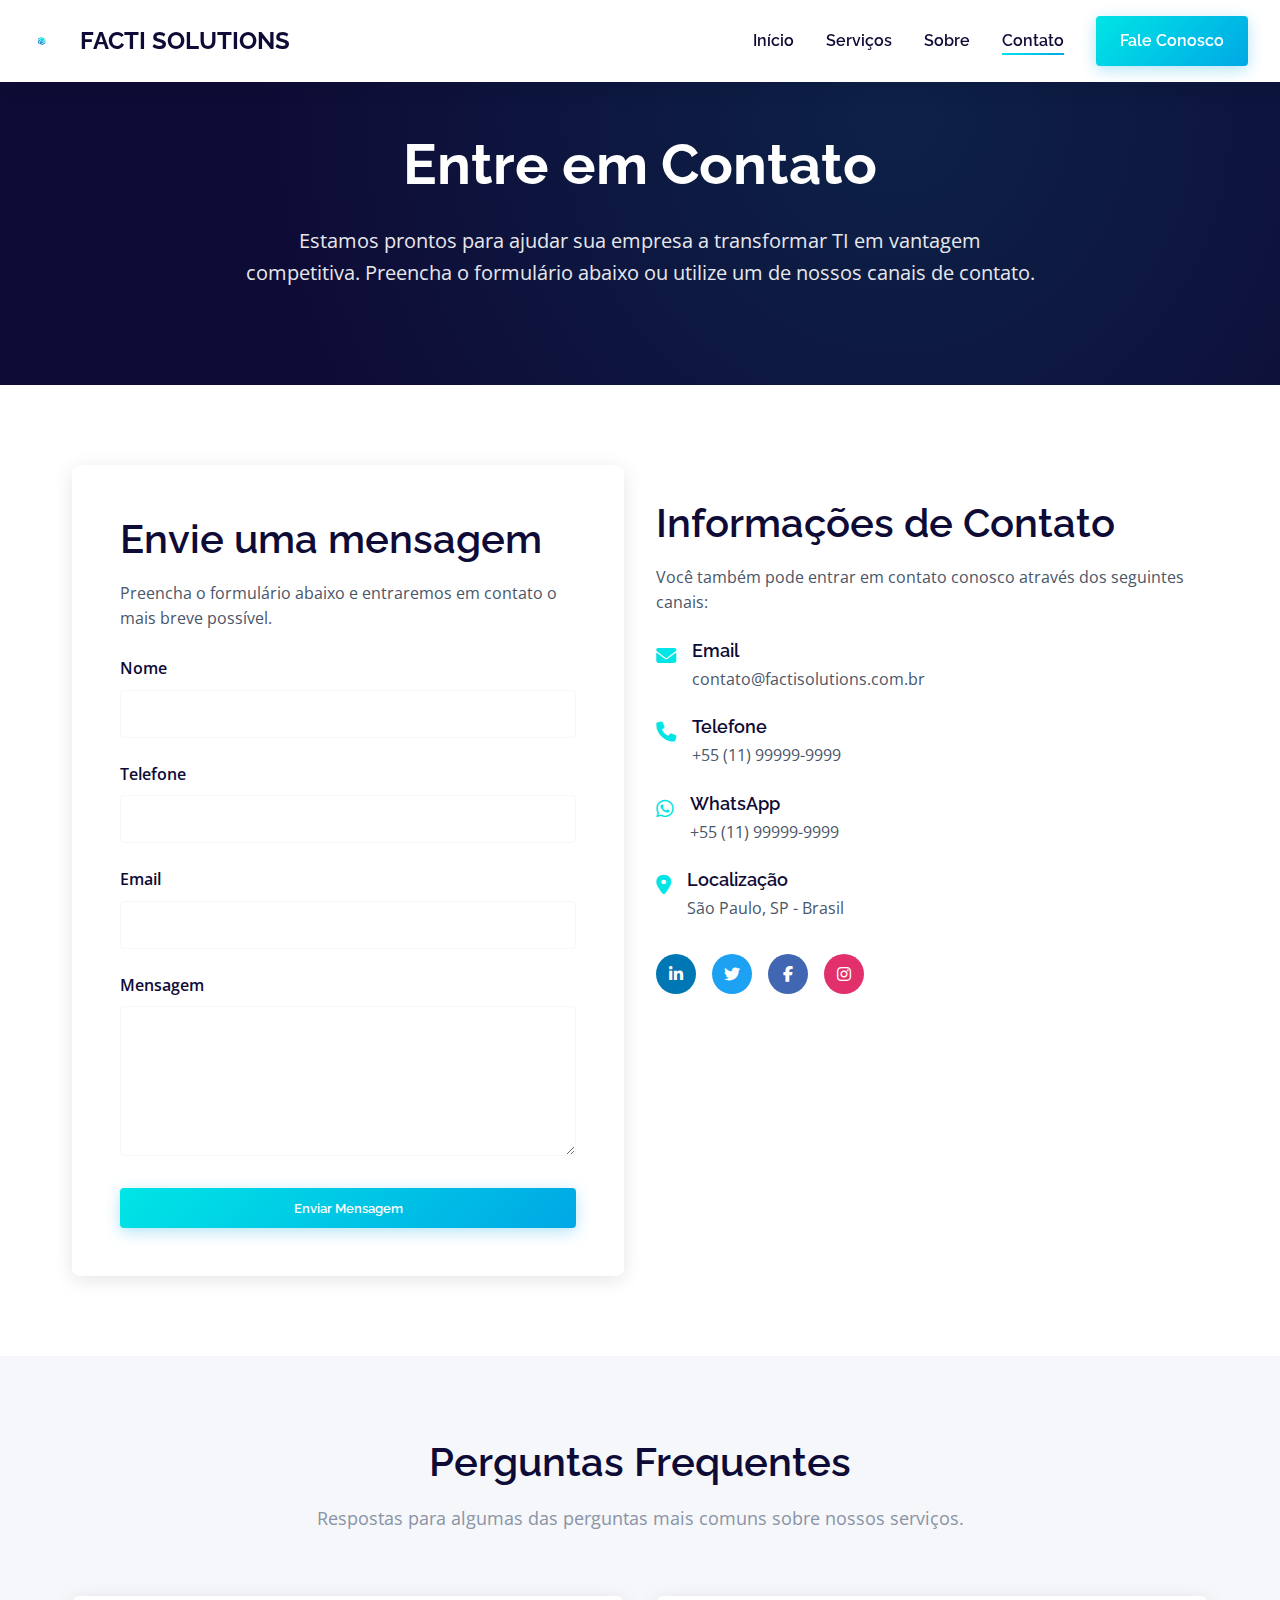
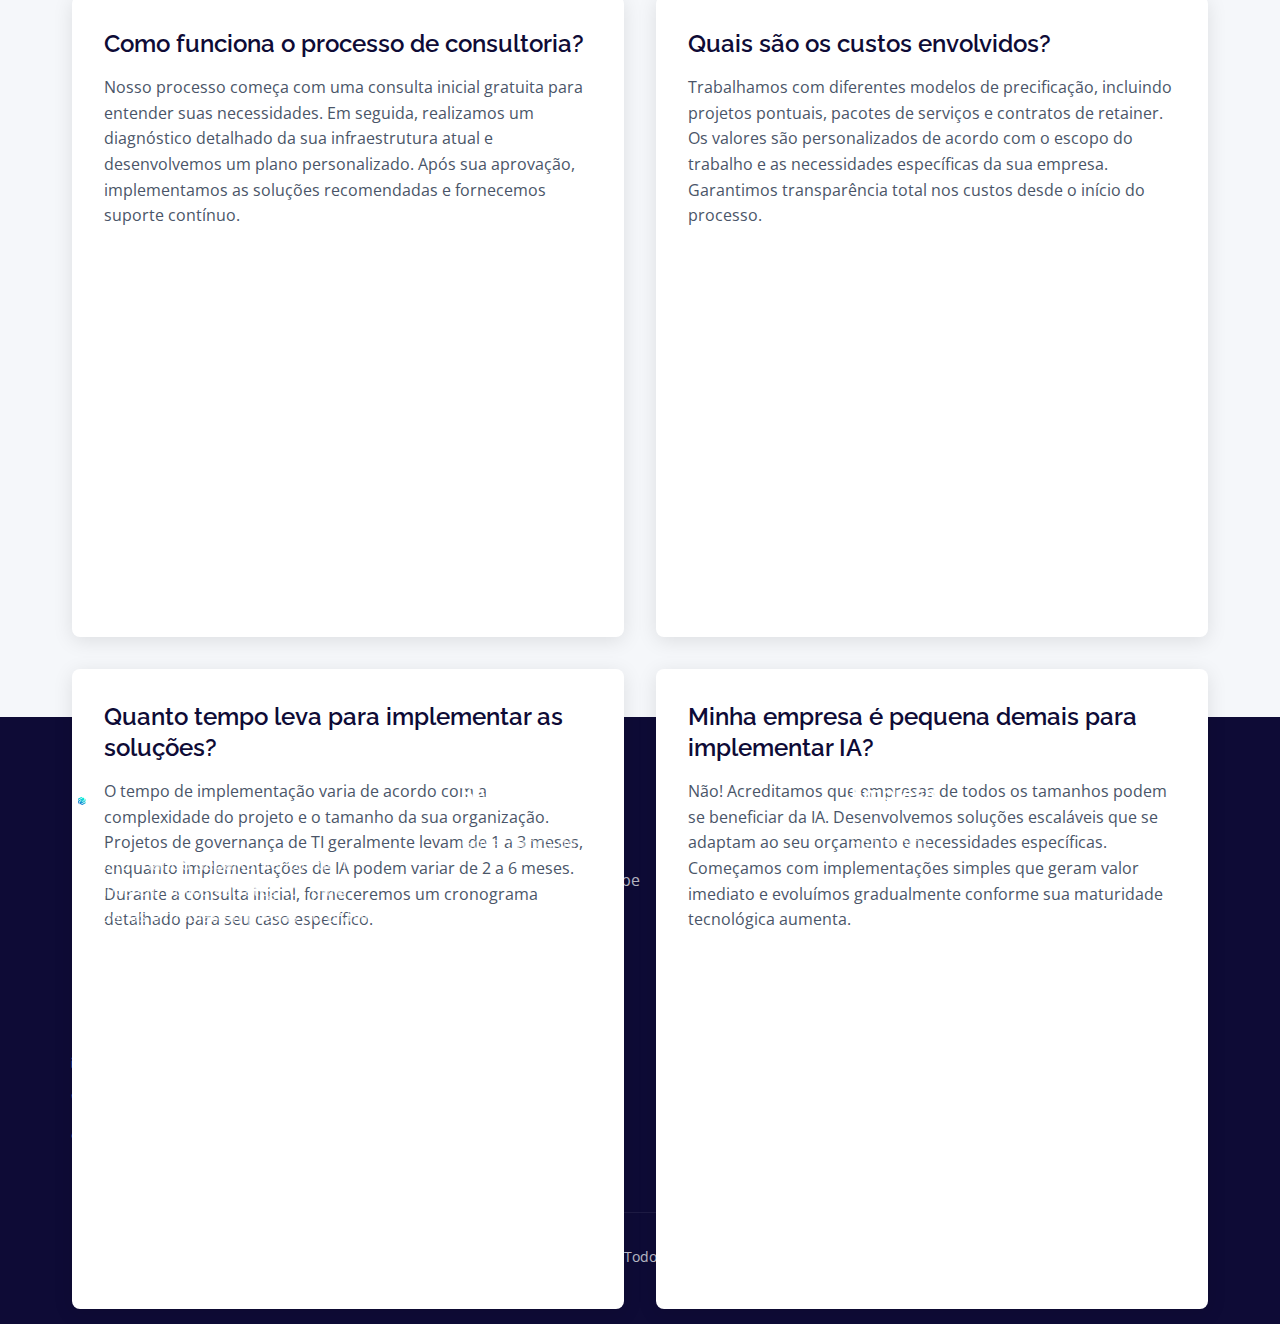
==== contato.html @ cadfd011 "Initial website files" ====
<!DOCTYPE html>
<html lang="pt-BR">
<head>
    <meta charset="UTF-8">
    <meta name="viewport" content="width=device-width, initial-scale=1.0">
    <title>Contato | FACTI Solutions</title>
    <meta name="description" content="Entre em contato com a FACTI Solutions para consultoria em governança de TI, infraestrutura e implementação de IA para seu negócio.">
    
    <!-- Favicon -->
    <link rel="icon" type="image/png" href="images/logo.png">
    
    <!-- CSS -->
    <link rel="stylesheet" href="css/styles.css">
    
    <!-- Font Awesome -->
    <link rel="stylesheet" href="https://cdnjs.cloudflare.com/ajax/libs/font-awesome/6.4.0/css/all.min.css">
</head>
<body>
    <!-- Header -->
    <header class="header">
        <div class="header-container">
            <a href="index.html" class="logo">
                <img src="images/logo.svg" alt="FACTI Solutions Logo">
                <span class="logo-text">FACTI SOLUTIONS</span>
            </a>
            
            <nav class="nav">
                <ul class="nav-list">
                    <li class="nav-item"><a href="index.html" class="nav-link">Início</a></li>
                    <li class="nav-item"><a href="servicos.html" class="nav-link">Serviços</a></li>
                    <li class="nav-item"><a href="sobre.html" class="nav-link">Sobre</a></li>
                    <li class="nav-item"><a href="contato.html" class="nav-link active">Contato</a></li>
                </ul>
                
                <a href="contato.html" class="btn btn-primary nav-cta">Fale Conosco</a>
                
                <button class="mobile-nav-toggle">
                    <i class="fas fa-bars"></i>
                </button>
            </nav>
        </div>
    </header>

    <!-- Page Header -->
    <section class="hero section" style="padding: 8rem 0 4rem;">
        <div class="container">
            <div class="hero-content" style="text-align: center; max-width: 800px; margin: 0 auto;">
                <h1 class="hero-title">Entre em Contato</h1>
                <p class="hero-subtitle">Estamos prontos para ajudar sua empresa a transformar TI em vantagem competitiva. Preencha o formulário abaixo ou utilize um de nossos canais de contato.</p>
            </div>
        </div>
    </section>

    <!-- Contact Section -->
    <section class="section">
        <div class="container">
            <div class="row">
                <div class="col-2">
                    <div class="contact-form">
                        <h2>Envie uma mensagem</h2>
                        <p>Preencha o formulário abaixo e entraremos em contato o mais breve possível.</p>
                        
                        <form id="contactForm">
                            <div class="form-group">
                                <label for="name" class="form-label">Nome</label>
                                <input type="text" id="name" class="form-control" required>
                            </div>
                            
                            <div class="form-group">
                                <label for="phone" class="form-label">Telefone</label>
                                <input type="tel" id="phone" class="form-control" required>
                            </div>
                            
                            <div class="form-group">
                                <label for="email" class="form-label">Email</label>
                                <input type="email" id="email" class="form-control" required>
                            </div>
                            
                            <div class="form-group">
                                <label for="message" class="form-label">Mensagem</label>
                                <textarea id="message" class="form-control" required></textarea>
                            </div>
                            
                            <button type="submit" class="btn btn-primary" style="width: 100%;">Enviar Mensagem</button>
                        </form>
                    </div>
                </div>
                
                <div class="col-2">
                    <div class="contact-info">
                        <h2>Informações de Contato</h2>
                        <p>Você também pode entrar em contato conosco através dos seguintes canais:</p>
                        
                        <div class="contact-item">
                            <div class="contact-icon">
                                <i class="fas fa-envelope"></i>
                            </div>
                            <div class="contact-text">
                                <h4>Email</h4>
                                <p>contato@factisolutions.com.br</p>
                            </div>
                        </div>
                        
                        <div class="contact-item">
                            <div class="contact-icon">
                                <i class="fas fa-phone"></i>
                            </div>
                            <div class="contact-text">
                                <h4>Telefone</h4>
                                <p>+55 (11) 99999-9999</p>
                            </div>
                        </div>
                        
                        <div class="contact-item">
                            <div class="contact-icon">
                                <i class="fab fa-whatsapp"></i>
                            </div>
                            <div class="contact-text">
                                <h4>WhatsApp</h4>
                                <p>+55 (11) 99999-9999</p>
                            </div>
                        </div>
                        
                        <div class="contact-item">
                            <div class="contact-icon">
                                <i class="fas fa-map-marker-alt"></i>
                            </div>
                            <div class="contact-text">
                                <h4>Localização</h4>
                                <p>São Paulo, SP - Brasil</p>
                            </div>
                        </div>
                        
                        <div class="social-links" style="margin-top: 2rem;">
                            <a href="#" class="social-link" style="background-color: #0077B5;"><i class="fab fa-linkedin-in"></i></a>
                            <a href="#" class="social-link" style="background-color: #1DA1F2;"><i class="fab fa-twitter"></i></a>
                            <a href="#" class="social-link" style="background-color: #4267B2;"><i class="fab fa-facebook-f"></i></a>
                            <a href="#" class="social-link" style="background-color: #E1306C;"><i class="fab fa-instagram"></i></a>
                        </div>
                    </div>
                </div>
            </div>
        </div>
    </section>

    <!-- FAQ Section -->
    <section class="section" style="background-color: var(--light-gray);">
        <div class="container">
            <div class="section-header">
                <h2 class="section-title">Perguntas Frequentes</h2>
                <p class="section-subtitle">Respostas para algumas das perguntas mais comuns sobre nossos serviços.</p>
            </div>
            
            <div class="row">
                <div class="col-2">
                    <div class="service-card">
                        <h3 class="service-title">Como funciona o processo de consultoria?</h3>
                        <p class="service-description">Nosso processo começa com uma consulta inicial gratuita para entender suas necessidades. Em seguida, realizamos um diagnóstico detalhado da sua infraestrutura atual e desenvolvemos um plano personalizado. Após sua aprovação, implementamos as soluções recomendadas e fornecemos suporte contínuo.</p>
                    </div>
                    
                    <div class="service-card" style="margin-top: 2rem;">
                        <h3 class="service-title">Quanto tempo leva para implementar as soluções?</h3>
                        <p class="service-description">O tempo de implementação varia de acordo com a complexidade do projeto e o tamanho da sua organização. Projetos de governança de TI geralmente levam de 1 a 3 meses, enquanto implementações de IA podem variar de 2 a 6 meses. Durante a consulta inicial, forneceremos um cronograma detalhado para seu caso específico.</p>
                    </div>
                </div>
                
                <div class="col-2">
                    <div class="service-card">
                        <h3 class="service-title">Quais são os custos envolvidos?</h3>
                        <p class="service-description">Trabalhamos com diferentes modelos de precificação, incluindo projetos pontuais, pacotes de serviços e contratos de retainer. Os valores são personalizados de acordo com o escopo do trabalho e as necessidades específicas da sua empresa. Garantimos transparência total nos custos desde o início do processo.</p>
                    </div>
                    
                    <div class="service-card" style="margin-top: 2rem;">
                        <h3 class="service-title">Minha empresa é pequena demais para implementar IA?</h3>
                        <p class="service-description">Não! Acreditamos que empresas de todos os tamanhos podem se beneficiar da IA. Desenvolvemos soluções escaláveis que se adaptam ao seu orçamento e necessidades específicas. Começamos com implementações simples que geram valor imediato e evoluímos gradualmente conforme sua maturidade tecnológica aumenta.</p>
                    </div>
                </div>
            </div>
        </div>
    </section>

    <!-- Footer -->
    <footer class="footer">
        <div class="container">
            <div class="row">
                <div class="col-3">
                    <div class="footer-logo">
                        <img src="images/logo.svg" alt="FACTI Solutions Logo">
                    </div>
                    <p class="footer-text">Transformando departamentos de TI reativos em ativos estratégicos para pequenas e médias empresas no Brasil.</p>
                    
                    <div class="social-links">
                        <a href="#" class="social-link"><i class="fab fa-linkedin-in"></i></a>
                        <a href="#" class="social-link"><i class="fab fa-twitter"></i></a>
                        <a href="#" class="social-link"><i class="fab fa-facebook-f"></i></a>
                        <a href="#" class="social-link"><i class="fab fa-instagram"></i></a>
                    </div>
                </div>
                
                <div class="col-3">
                    <h3 class="footer-title">Serviços</h3>
                    <ul class="footer-links">
                        <li class="footer-link"><a href="servicos.html#governanca">Governança de TI</a></li>
                        <li class="footer-link"><a href="servicos.html#infraestrutura">Infraestrutura & Equipe</a></li>
                        <li class="footer-link"><a href="servicos.html#ia">Consultoria em IA</a></li>
                    </ul>
                </div>
                
                <div class="col-3">
                    <h3 class="footer-title">Empresa</h3>
                    <ul class="footer-links">
                        <li class="footer-link"><a href="sobre.html">Sobre Nós</a></li>
                        <li class="footer-link"><a href="contato.html">Contato</a></li>
                        <li class="footer-link"><a href="#">Blog</a></li>
                    </ul>
                </div>
                
                <div class="col-3">
                    <h3 class="footer-title">Contato</h3>
                    <ul class="footer-links">
                        <li class="footer-link"><i class="fas fa-envelope"></i> contato@factisolutions.com.br</li>
                        <li class="footer-link"><i class="fas fa-phone"></i> +55 (11) 99999-9999</li>
                        <li class="footer-link"><i class="fas fa-map-marker-alt"></i> São Paulo, SP - Brasil</li>
                    </ul>
                </div>
            </div>
            
            <div class="footer-bottom">
                <p>&copy; 2025 FACTI Solutions. Todos os direitos reservados.</p>
            </div>
        </div>
    </footer>

    <!-- JavaScript -->
    <script src="js/main.js"></script>
</body>
</html>
---- css/styles.css ----
/* FACTI Solutions Website Styles */

/* Import Fonts */
@import url('https://fonts.googleapis.com/css2?family=Raleway:wght@300;400;500;600;700&family=Open+Sans:wght@300;400;600&display=swap');

/* Variables */
:root {
  --dark-blue: #0E0B36;
  --turquoise: #00E5E5;
  --medium-blue: #00A8E5;
  --gradient-blue: linear-gradient(135deg, var(--turquoise), var(--medium-blue));
  --white: #FFFFFF;
  --light-gray: #F5F7FA;
  --medium-gray: #8A94A6;
  --dark-gray: #4A5568;
  --black: #000000;
  --box-shadow: 0 4px 20px rgba(0, 0, 0, 0.1);
  --transition: all 0.3s ease;
}

/* Reset */
*, *::before, *::after {
  margin: 0;
  padding: 0;
  box-sizing: border-box;
}

html {
  scroll-behavior: smooth;
}

body {
  font-family: 'Open Sans', sans-serif;
  font-size: 16px;
  line-height: 1.6;
  color: var(--dark-gray);
  background-color: var(--white);
  overflow-x: hidden;
}

/* Typography */
h1, h2, h3, h4, h5, h6 {
  font-family: 'Raleway', sans-serif;
  font-weight: 600;
  line-height: 1.3;
  margin-bottom: 1rem;
  color: var(--dark-blue);
}

h1 {
  font-size: 3.5rem;
  font-weight: 700;
}

h2 {
  font-size: 2.5rem;
}

h3 {
  font-size: 1.75rem;
}

h4 {
  font-size: 1.5rem;
}

p {
  margin-bottom: 1.5rem;
}

a {
  color: var(--medium-blue);
  text-decoration: none;
  transition: var(--transition);
}

a:hover {
  color: var(--turquoise);
}

.text-gradient {
  background: var(--gradient-blue);
  -webkit-background-clip: text;
  background-clip: text;
  -webkit-text-fill-color: transparent;
  display: inline-block;
}

/* Layout */
.container {
  width: 100%;
  max-width: 1200px;
  margin: 0 auto;
  padding: 0 2rem;
}

.section {
  padding: 5rem 0;
}

.section-sm {
  padding: 3rem 0;
}

.section-lg {
  padding: 8rem 0;
}

/* Grid */
.row {
  display: flex;
  flex-wrap: wrap;
  margin: 0 -1rem;
}

.col {
  flex: 1;
  padding: 0 1rem;
}

/* For two columns */
.col-2 {
  flex: 0 0 50%;
  max-width: 50%;
  padding: 0 1rem;
}

/* For three columns */
.col-3 {
  flex: 0 0 33.333333%;
  max-width: 33.333333%;
  padding: 0 1rem;
}

/* For four columns */
.col-4 {
  flex: 0 0 25%;
  max-width: 25%;
  padding: 0 1rem;
}

/* Header */
.header {
  position: fixed;
  top: 0;
  left: 0;
  width: 100%;
  z-index: 1000;
  background-color: var(--white);
  box-shadow: var(--box-shadow);
  transition: var(--transition);
}

.header-container {
  display: flex;
  justify-content: space-between;
  align-items: center;
  padding: 1rem 2rem;
}

.logo {
  display: flex;
  align-items: center;
}

.logo img {
  height: 40px;
  margin-right: 0.5rem;
}

.logo-text {
  font-family: 'Raleway', sans-serif;
  font-weight: 700;
  font-size: 1.5rem;
  color: var(--dark-blue);
}

/* Navigation */
.nav {
  display: flex;
  align-items: center;
}

.nav-list {
  display: flex;
  list-style: none;
}

.nav-item {
  margin-left: 2rem;
}

.nav-link {
  font-family: 'Raleway', sans-serif;
  font-weight: 600;
  color: var(--dark-blue);
  position: relative;
}

.nav-link::after {
  content: '';
  position: absolute;
  bottom: -5px;
  left: 0;
  width: 0;
  height: 2px;
  background: var(--gradient-blue);
  transition: var(--transition);
}

.nav-link:hover::after,
.nav-link.active::after {
  width: 100%;
}

.nav-cta {
  margin-left: 2rem;
}

/* Mobile Navigation */
.mobile-nav-toggle {
  display: none;
  background: transparent;
  border: none;
  cursor: pointer;
  font-size: 1.5rem;
  color: var(--dark-blue);
}

/* Hero Section */
.hero {
  position: relative;
  background-color: var(--dark-blue);
  color: var(--white);
  overflow: hidden;
  padding: 10rem 0 6rem;
}

.hero::before {
  content: '';
  position: absolute;
  top: 0;
  left: 0;
  width: 100%;
  height: 100%;
  background: radial-gradient(circle at 70% 30%, rgba(0, 229, 229, 0.1), transparent 70%);
}

.hero-content {
  position: relative;
  z-index: 1;
  max-width: 650px;
}

.hero-title {
  color: var(--white);
  margin-bottom: 1.5rem;
}

.hero-subtitle {
  font-size: 1.25rem;
  margin-bottom: 2rem;
  opacity: 0.9;
}

.hero-cta {
  display: flex;
  gap: 1rem;
  flex-wrap: wrap;
}

.hero-image {
  position: absolute;
  right: -5%;
  bottom: -10%;
  width: 50%;
  max-width: 600px;
  opacity: 0.8;
}

/* Buttons */
.btn {
  display: inline-block;
  padding: 0.75rem 1.5rem;
  border-radius: 4px;
  font-family: 'Raleway', sans-serif;
  font-weight: 600;
  text-align: center;
  cursor: pointer;
  transition: var(--transition);
  border: none;
}

.btn-primary {
  background: var(--gradient-blue);
  color: var(--white);
  box-shadow: 0 4px 15px rgba(0, 168, 229, 0.3);
}

.btn-primary:hover {
  transform: translateY(-3px);
  box-shadow: 0 6px 20px rgba(0, 168, 229, 0.4);
  color: var(--white);
}

.btn-secondary {
  background-color: transparent;
  color: var(--white);
  border: 2px solid var(--turquoise);
}

.btn-secondary:hover {
  background-color: rgba(0, 229, 229, 0.1);
  transform: translateY(-3px);
  color: var(--white);
}

.btn-dark {
  background-color: var(--dark-blue);
  color: var(--white);
}

.btn-dark:hover {
  background-color: #1a1750;
  transform: translateY(-3px);
  color: var(--white);
}

/* Services Section */
.services {
  background-color: var(--light-gray);
}

.section-header {
  text-align: center;
  margin-bottom: 4rem;
}

.section-title {
  margin-bottom: 1rem;
}

.section-subtitle {
  font-size: 1.1rem;
  max-width: 700px;
  margin: 0 auto;
  color: var(--medium-gray);
}

.service-card {
  background-color: var(--white);
  border-radius: 8px;
  padding: 2rem;
  box-shadow: var(--box-shadow);
  height: 100%;
  transition: var(--transition);
}

.service-card:hover {
  transform: translateY(-10px);
  box-shadow: 0 10px 30px rgba(0, 0, 0, 0.15);
}

.service-icon {
  width: 60px;
  height: 60px;
  margin-bottom: 1.5rem;
  color: var(--turquoise);
}

.service-title {
  margin-bottom: 1rem;
  font-size: 1.5rem;
}

.service-description {
  color: var(--dark-gray);
}

/* About Section */
.about {
  position: relative;
  overflow: hidden;
}

.about-image {
  border-radius: 8px;
  overflow: hidden;
  box-shadow: var(--box-shadow);
}

.about-image img {
  width: 100%;
  height: auto;
  display: block;
}

.about-content {
  padding: 2rem 0;
}

.about-title {
  margin-bottom: 1.5rem;
}

.about-text {
  margin-bottom: 2rem;
}

.about-features {
  display: grid;
  grid-template-columns: repeat(auto-fit, minmax(200px, 1fr));
  gap: 1.5rem;
  margin-bottom: 2rem;
}

.feature-item {
  display: flex;
  align-items: flex-start;
}

.feature-icon {
  color: var(--turquoise);
  margin-right: 0.75rem;
  font-size: 1.25rem;
}

/* AI Section */
.ai-section {
  background-color: var(--dark-blue);
  color: var(--white);
  position: relative;
  overflow: hidden;
}

.ai-section::before {
  content: '';
  position: absolute;
  top: 0;
  right: 0;
  width: 100%;
  height: 100%;
  background: radial-gradient(circle at 30% 70%, rgba(0, 229, 229, 0.1), transparent 70%);
}

.ai-content {
  position: relative;
  z-index: 1;
}

.ai-title {
  color: var(--white);
}

.ai-subtitle {
  opacity: 0.9;
  margin-bottom: 2rem;
}

.ai-features {
  display: grid;
  grid-template-columns: repeat(auto-fit, minmax(250px, 1fr));
  gap: 2rem;
}

.ai-feature {
  background-color: rgba(255, 255, 255, 0.05);
  border-radius: 8px;
  padding: 1.5rem;
  transition: var(--transition);
}

.ai-feature:hover {
  background-color: rgba(255, 255, 255, 0.1);
  transform: translateY(-5px);
}

.ai-feature-title {
  color: var(--turquoise);
  margin-bottom: 1rem;
  font-size: 1.25rem;
}

.ai-feature-text {
  color: rgba(255, 255, 255, 0.8);
}

/* Testimonials */
.testimonials {
  background-color: var(--light-gray);
}

.testimonial-card {
  background-color: var(--white);
  border-radius: 8px;
  padding: 2rem;
  box-shadow: var(--box-shadow);
  margin: 1rem;
}

.testimonial-text {
  font-style: italic;
  margin-bottom: 1.5rem;
}

.testimonial-author {
  display: flex;
  align-items: center;
}

.testimonial-avatar {
  width: 50px;
  height: 50px;
  border-radius: 50%;
  margin-right: 1rem;
  overflow: hidden;
}

.testimonial-avatar img {
  width: 100%;
  height: 100%;
  object-fit: cover;
}

.testimonial-info h4 {
  margin-bottom: 0.25rem;
  font-size: 1.1rem;
}

.testimonial-info p {
  color: var(--medium-gray);
  margin-bottom: 0;
  font-size: 0.9rem;
}

/* Contact Section */
.contact {
  position: relative;
}

.contact-form {
  background-color: var(--white);
  border-radius: 8px;
  padding: 3rem;
  box-shadow: var(--box-shadow);
}

.form-group {
  margin-bottom: 1.5rem;
}

.form-label {
  display: block;
  margin-bottom: 0.5rem;
  font-weight: 600;
  color: var(--dark-blue);
}

.form-control {
  width: 100%;
  padding: 0.75rem 1rem;
  border: 1px solid var(--light-gray);
  border-radius: 4px;
  font-family: 'Open Sans', sans-serif;
  font-size: 1rem;
  transition: var(--transition);
}

.form-control:focus {
  outline: none;
  border-color: var(--medium-blue);
  box-shadow: 0 0 0 3px rgba(0, 168, 229, 0.1);
}

textarea.form-control {
  min-height: 150px;
  resize: vertical;
}

.contact-info {
  padding: 2rem 0;
}

.contact-item {
  display: flex;
  align-items: flex-start;
  margin-bottom: 1.5rem;
}

.contact-icon {
  color: var(--turquoise);
  margin-right: 1rem;
  font-size: 1.25rem;
}

.contact-text h4 {
  margin-bottom: 0.25rem;
  font-size: 1.1rem;
}

.contact-text p {
  margin-bottom: 0;
}

/* Footer */
.footer {
  background-color: var(--dark-blue);
  color: var(--white);
  padding: 4rem 0 2rem;
}

.footer-logo {
  margin-bottom: 1.5rem;
}

.footer-logo img {
  height: 40px;
}

.footer-text {
  max-width: 300px;
  margin-bottom: 2rem;
  opacity: 0.8;
}

.footer-title {
  color: var(--white);
  font-size: 1.25rem;
  margin-bottom: 1.5rem;
}

.footer-links {
  list-style: none;
}

.footer-link {
  margin-bottom: 0.75rem;
}

.footer-link a {
  color: rgba(255, 255, 255, 0.7);
  transition: var(--transition);
}

.footer-link a:hover {
  color: var(--turquoise);
}

.social-links {
  display: flex;
  gap: 1rem;
  margin-top: 1.5rem;
}

.social-link {
  display: flex;
  align-items: center;
  justify-content: center;
  width: 40px;
  height: 40px;
  border-radius: 50%;
  background-color: rgba(255, 255, 255, 0.1);
  color: var(--white);
  transition: var(--transition);
}

.social-link:hover {
  background-color: var(--turquoise);
  color: var(--dark-blue);
  transform: translateY(-3px);
}

.footer-bottom {
  border-top: 1px solid rgba(255, 255, 255, 0.1);
  padding-top: 2rem;
  margin-top: 3rem;
  text-align: center;
  font-size: 0.9rem;
  opacity: 0.7;
}

/* Animations */
.fade-in {
  opacity: 0;
  transform: translateY(20px);
  transition: opacity 0.6s ease, transform 0.6s ease;
}

.fade-in.active {
  opacity: 1;
  transform: translateY(0);
}

/* Responsive */
@media (max-width: 1200px) {
  .container {
    max-width: 960px;
  }
  
  h1 {
    font-size: 3rem;
  }
  
  h2 {
    font-size: 2.25rem;
  }
}

@media (max-width: 992px) {
  .container {
    max-width: 720px;
  }
  
  .col-2, .col-3, .col-4 {
    flex: 0 0 50%;
    max-width: 50%;
    margin-bottom: 2rem;
  }
  
  .hero {
    padding: 8rem 0 5rem;
  }
  
  .hero-image {
    opacity: 0.4;
    right: -20%;
  }
}

@media (max-width: 768px) {
  .container {
    max-width: 540px;
  }
  
  h1 {
    font-size: 2.5rem;
  }
  
  h2 {
    font-size: 2rem;
  }
  
  .nav-list {
    position: fixed;
    top: 70px;
    left: 0;
    width: 100%;
    background-color: var(--white);
    flex-direction: column;
    align-items: center;
    padding: 2rem 0;
    box-shadow: var(--box-shadow);
    transform: translateY(-100%);
    opacity: 0;
    visibility: hidden;
    transition: var(--transition);
  }
  
  .nav-list.active {
    transform: translateY(0);
    opacity: 1;
    visibility: visible;
  }
  
  .nav-item {
    margin: 0.75rem 0;
  }
  
  .mobile-nav-toggle {
    display: block;
  }
  
  .hero-content {
    text-align: center;
    margin: 0 auto;
  }
  
  .hero-cta {
    justify-content: center;
  }
  
  .hero-image {
    display: none;
  }
  
  .col-2, .col-3, .col-4 {
    flex: 0 0 100%;
    max-width: 100%;
  }
  
  .about-image {
    margin-bottom: 2rem;
  }
  
  .contact-form {
    padding: 2rem;
  }
}

@media (max-width: 576px) {
  .container {
    width: 100%;
    padding: 0 1.5rem;
  }
  
  .section {
    padding: 3rem 0;
  }
  
  .section-lg {
    padding: 5rem 0;
  }
  
  h1 {
    font-size: 2.25rem;
  }
  
  h2 {
    font-size: 1.75rem;
  }
  
  .btn {
    width: 100%;
    margin-bottom: 0.5rem;
  }
  
  .hero-cta {
    flex-direction: column;
  }
}
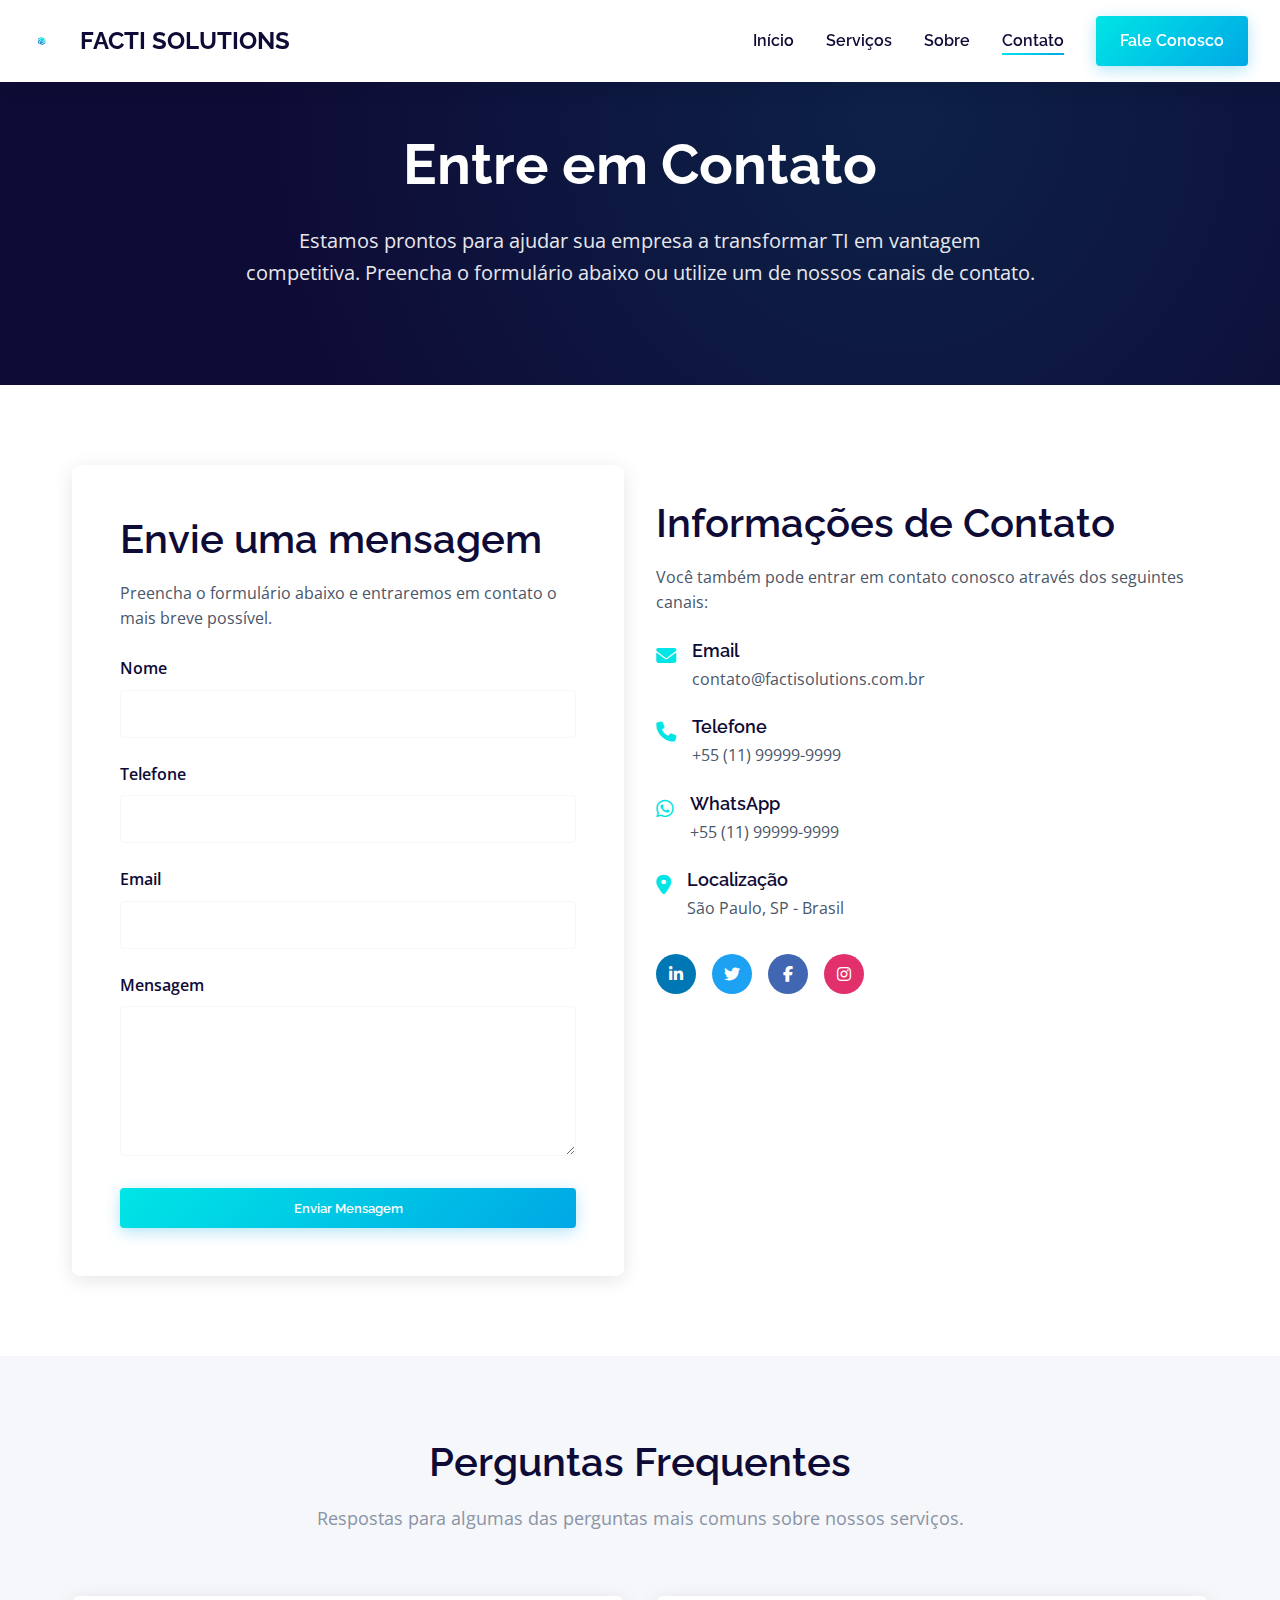
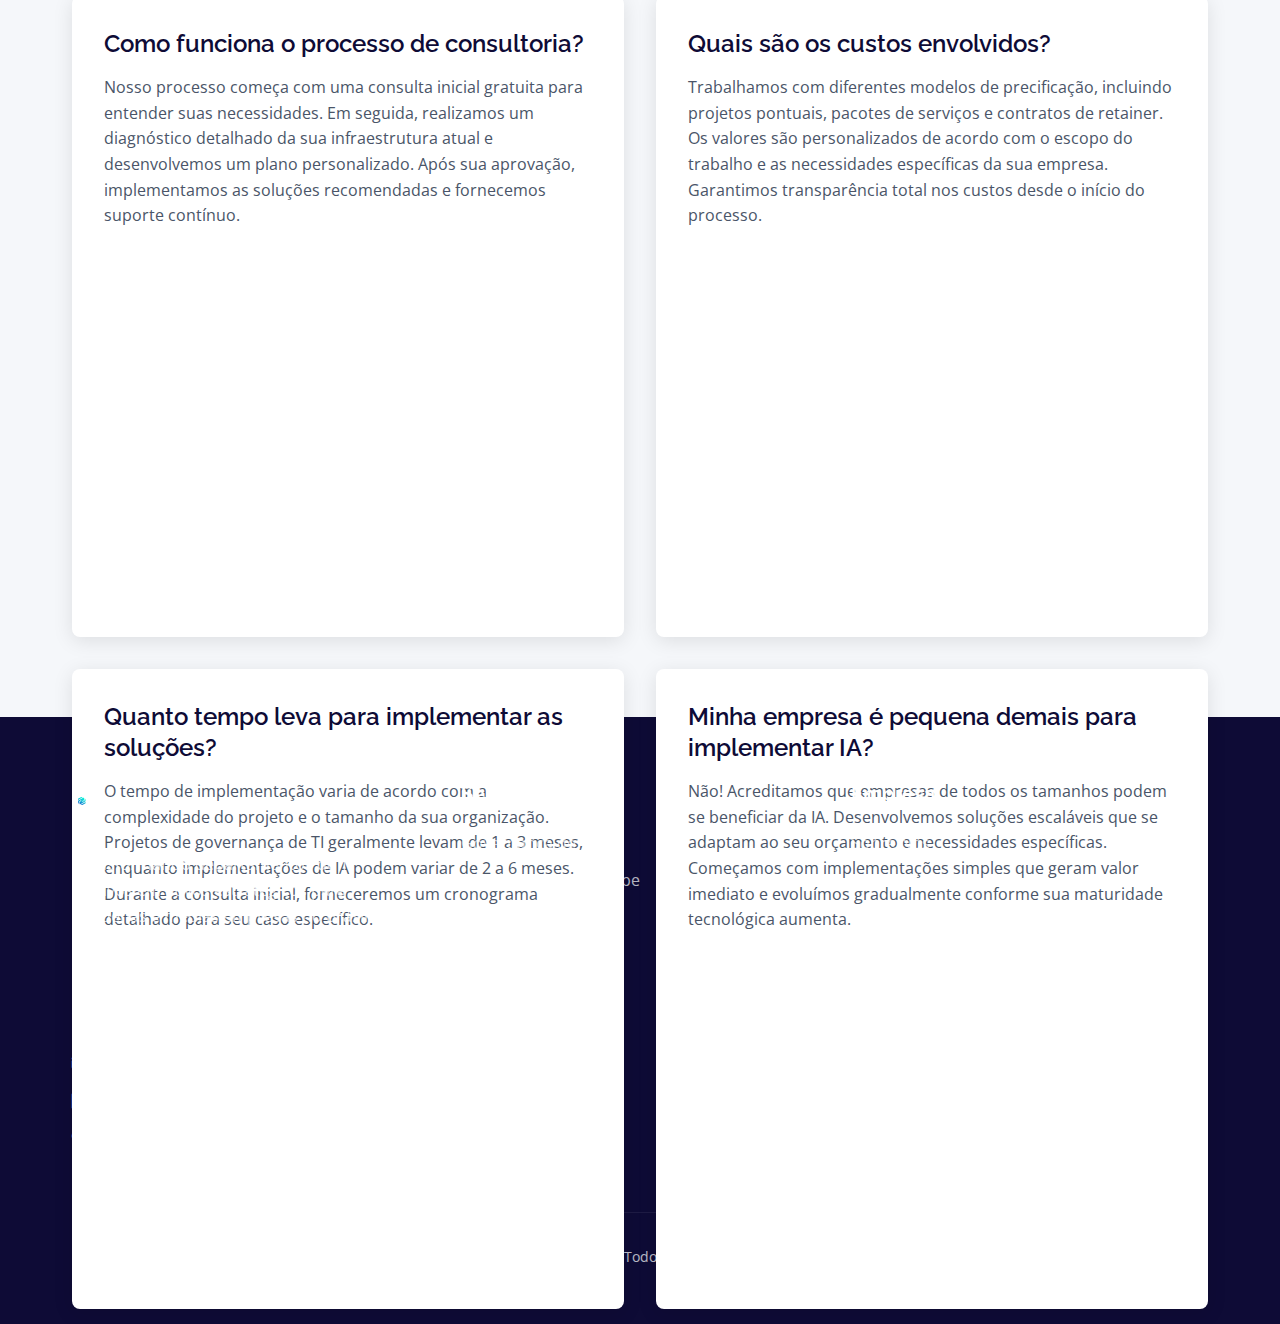
==== commit 533e49f3: "Update contato.html" ====
--- a/contato.html
+++ b/contato.html
@@ -218,9 +218,9 @@
                 <div class="col-3">
                     <h3 class="footer-title">Contato</h3>
                     <ul class="footer-links">
-                        <li class="footer-link"><i class="fas fa-envelope"></i> contato@factisolutions.com.br</li>
-                        <li class="footer-link"><i class="fas fa-phone"></i> +55 (11) 99999-9999</li>
-                        <li class="footer-link"><i class="fas fa-map-marker-alt"></i> São Paulo, SP - Brasil</li>
+                        <li class="footer-link"><i class="fas fa-envelope"></i> contactus@facti.solutions</li>
+                        <li class="footer-link"><i class="fas fa-whatsapp"></i> +55 11 5196-6199</li>
+                        <li class="footer-link"><i class="fas fa-map-marker-alt"></i> SP - Brasil</li>
                     </ul>
                 </div>
             </div>
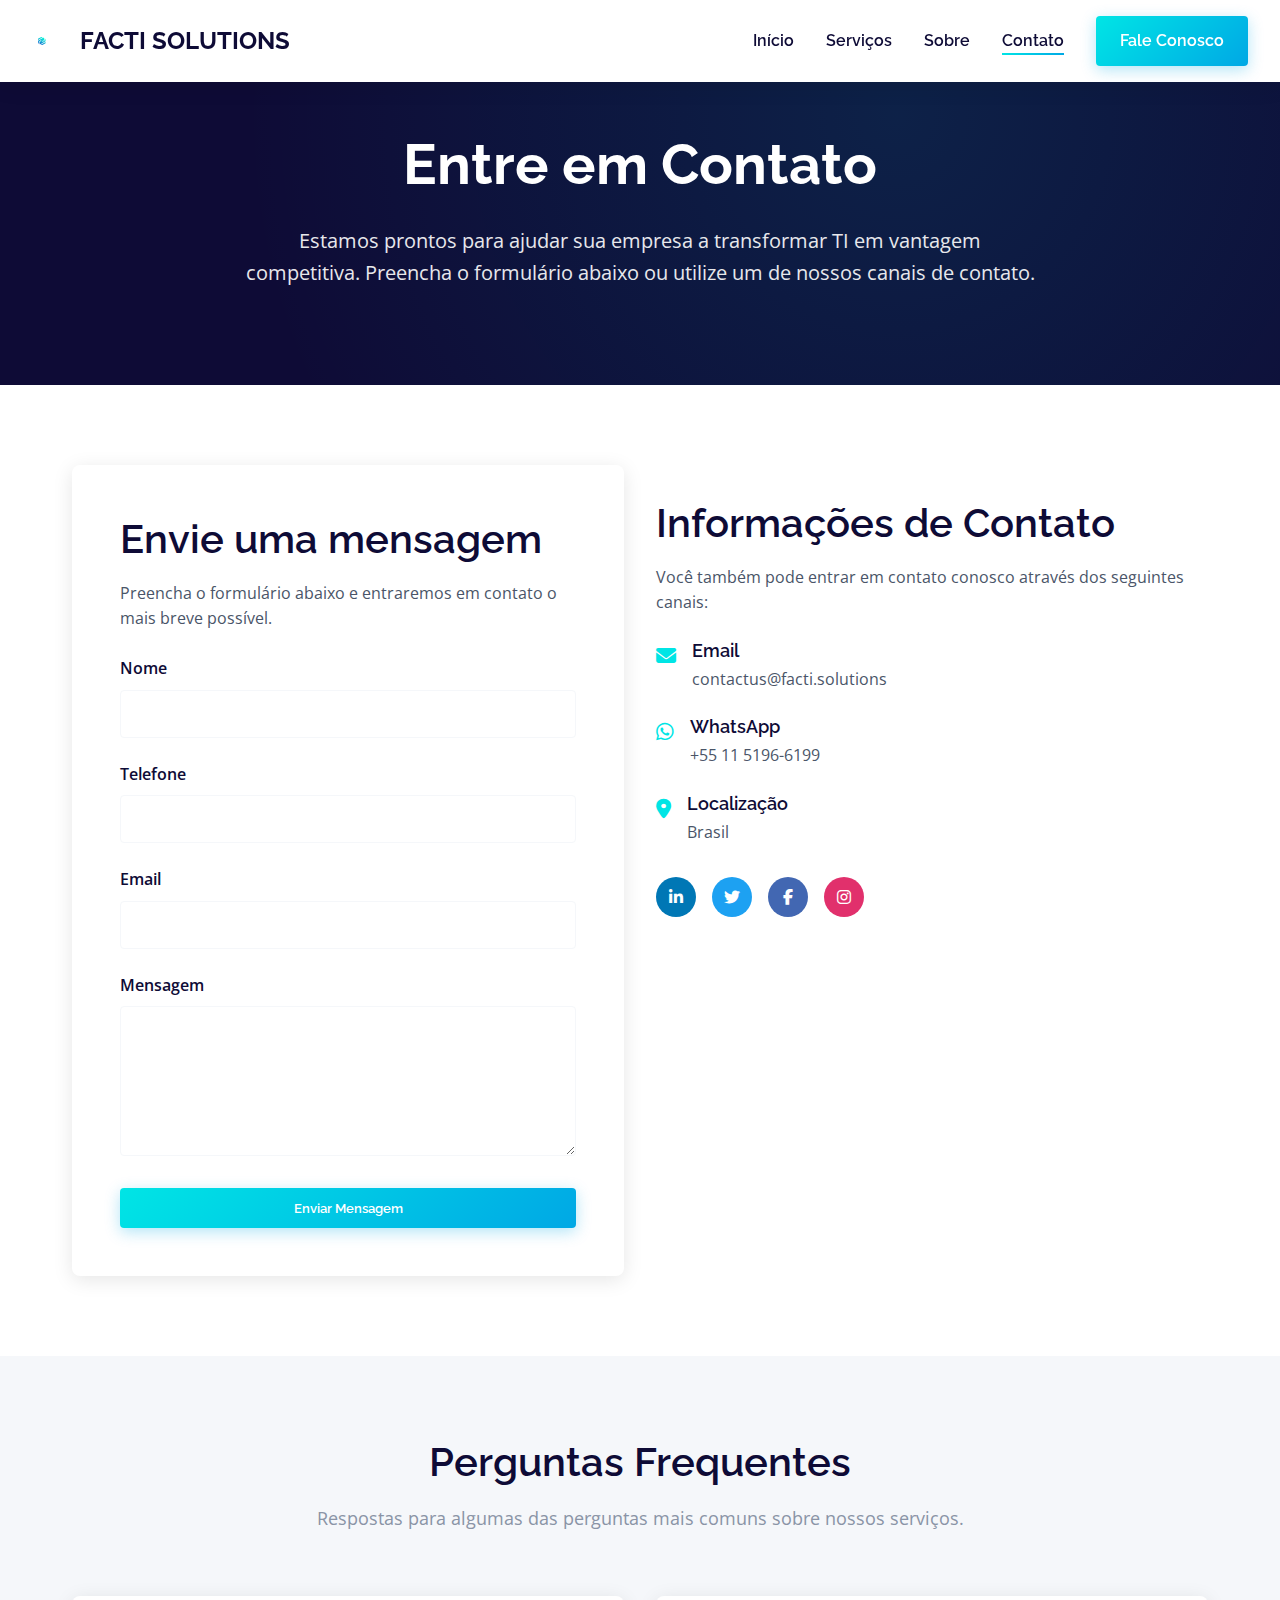
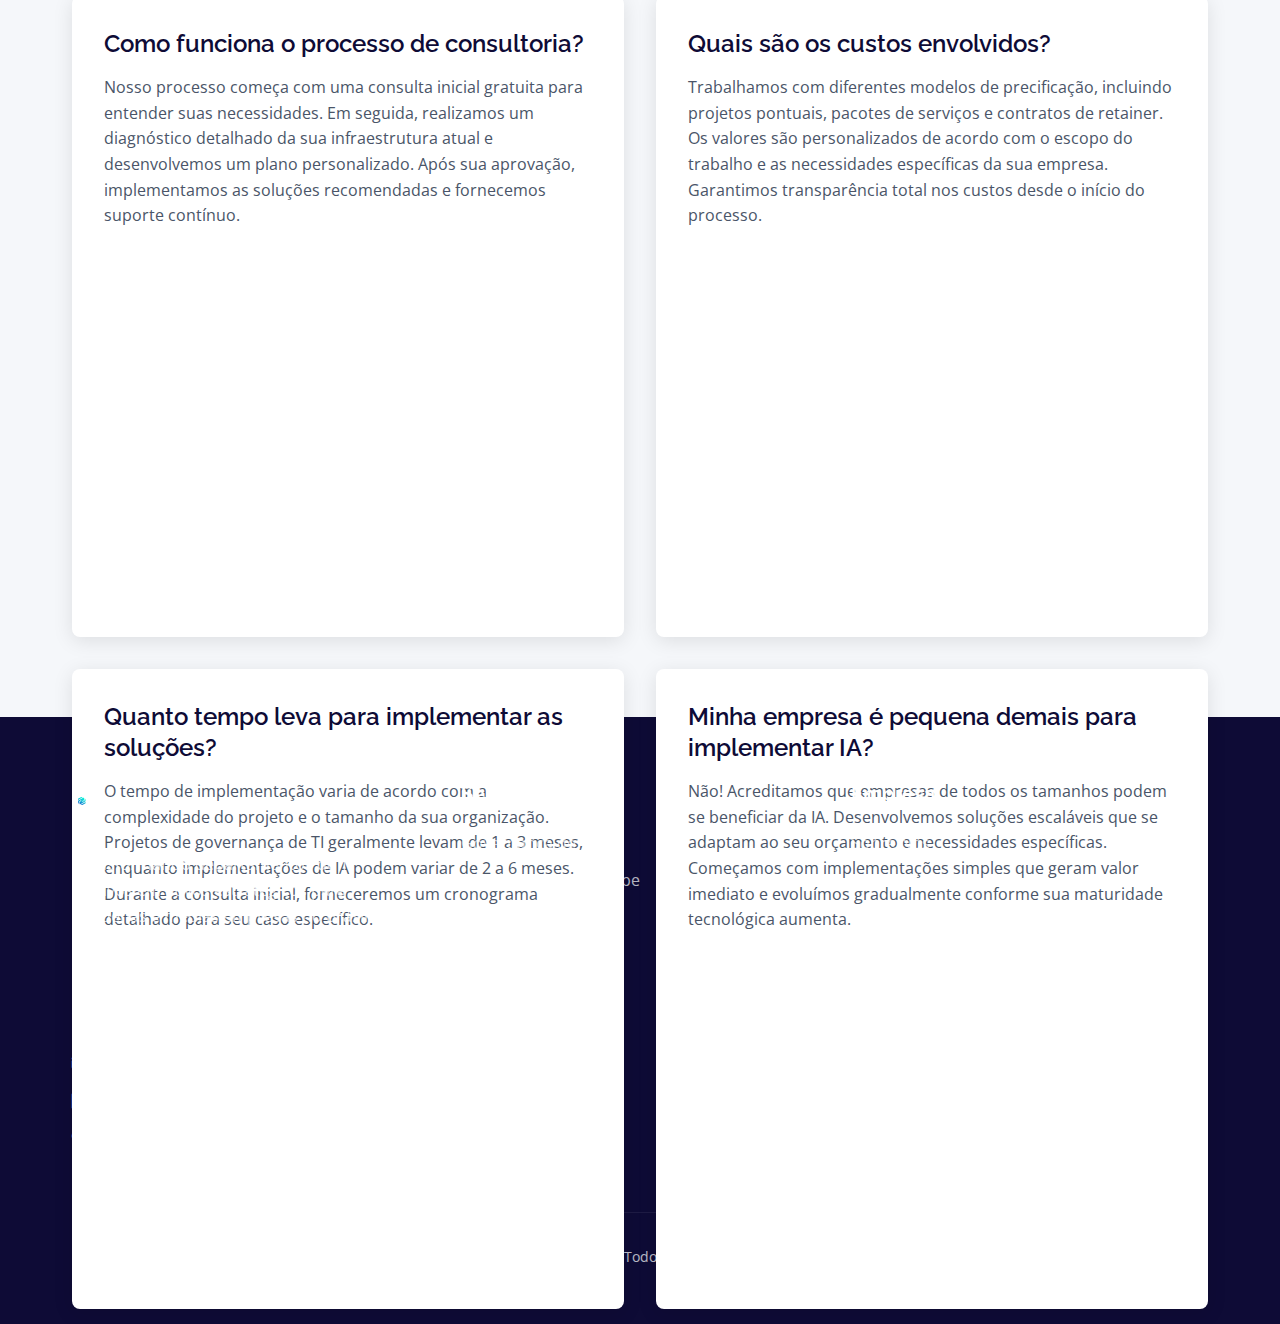
==== commit 4376f4f8: "Update contato.html" ====
--- a/contato.html
+++ b/contato.html
@@ -97,17 +97,7 @@
                             </div>
                             <div class="contact-text">
                                 <h4>Email</h4>
-                                <p>contato@factisolutions.com.br</p>
-                            </div>
-                        </div>
-                        
-                        <div class="contact-item">
-                            <div class="contact-icon">
-                                <i class="fas fa-phone"></i>
-                            </div>
-                            <div class="contact-text">
-                                <h4>Telefone</h4>
-                                <p>+55 (11) 99999-9999</p>
+                                <p>contactus@facti.solutions</p>
                             </div>
                         </div>
                         
@@ -117,7 +107,7 @@
                             </div>
                             <div class="contact-text">
                                 <h4>WhatsApp</h4>
-                                <p>+55 (11) 99999-9999</p>
+                                <p>+55 11 5196-6199</p>
                             </div>
                         </div>
                         
@@ -127,7 +117,7 @@
                             </div>
                             <div class="contact-text">
                                 <h4>Localização</h4>
-                                <p>São Paulo, SP - Brasil</p>
+                                <p>Brasil</p>
                             </div>
                         </div>
                         
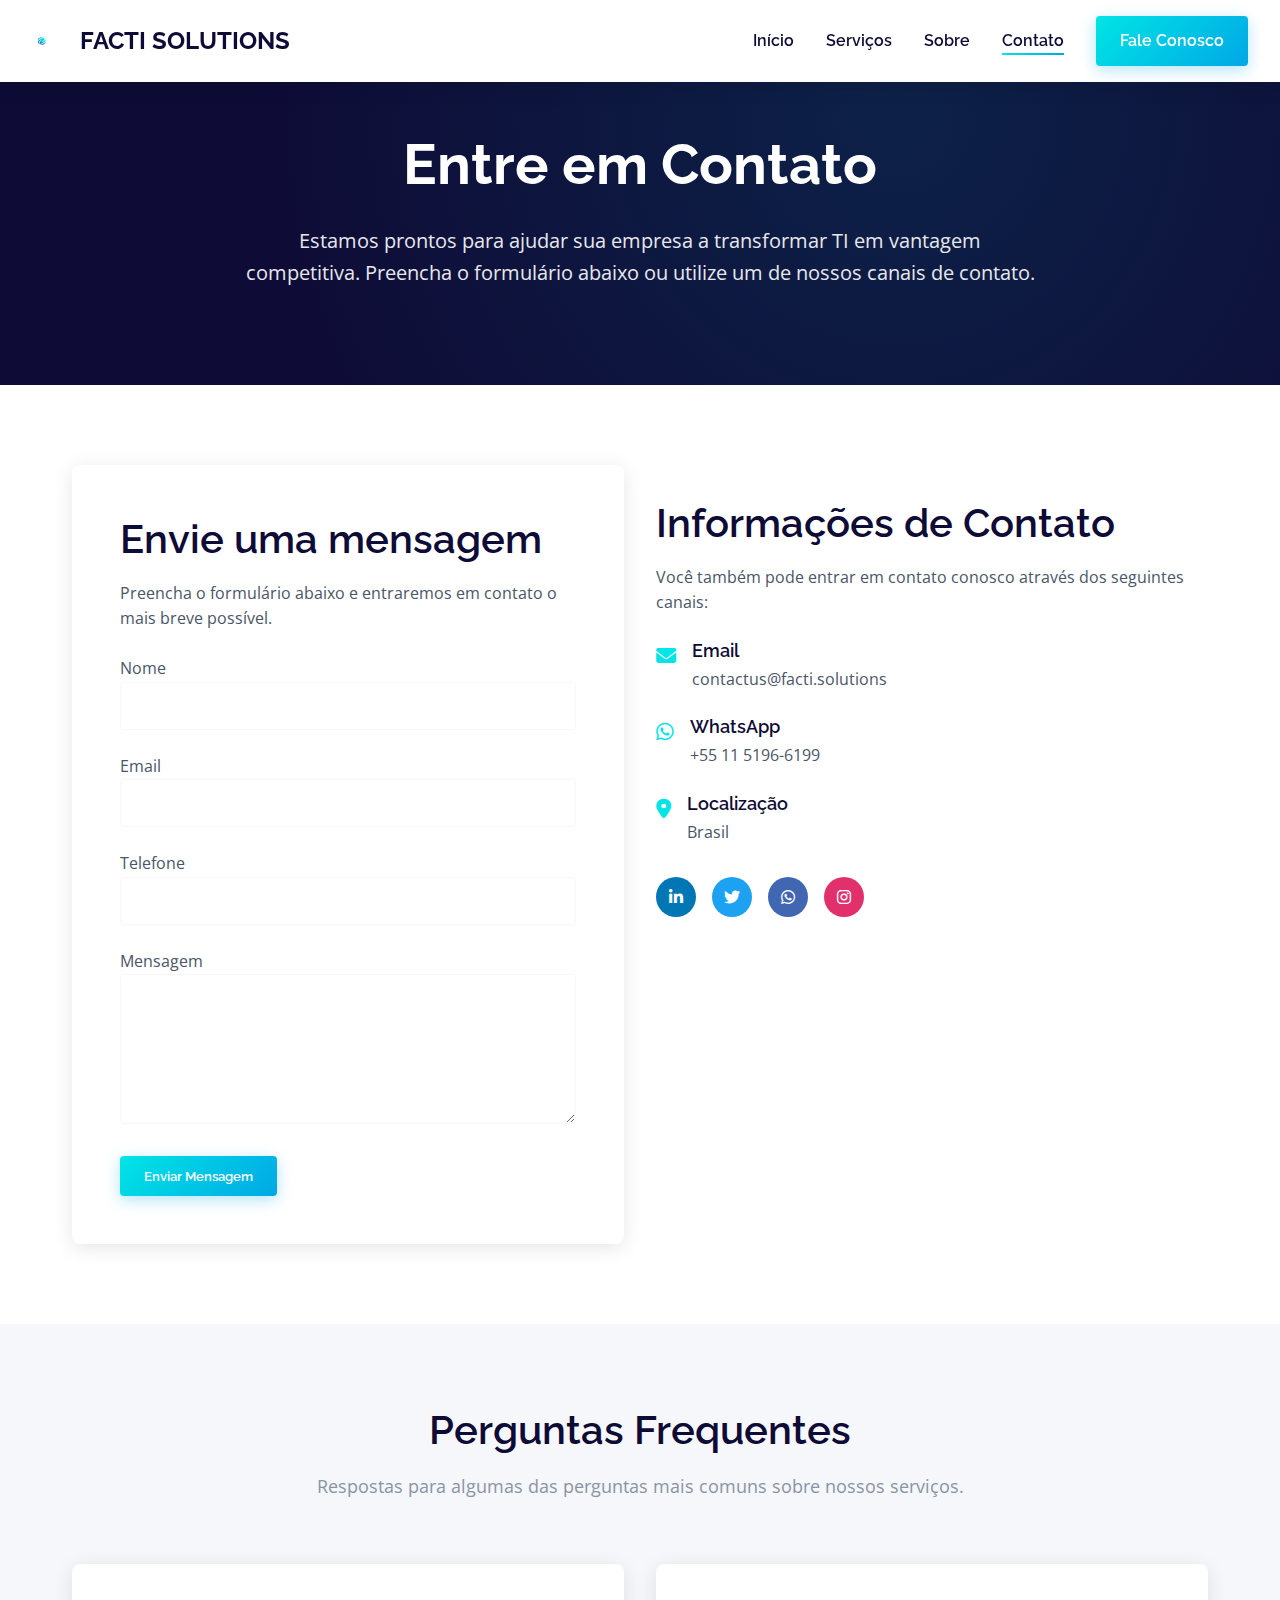
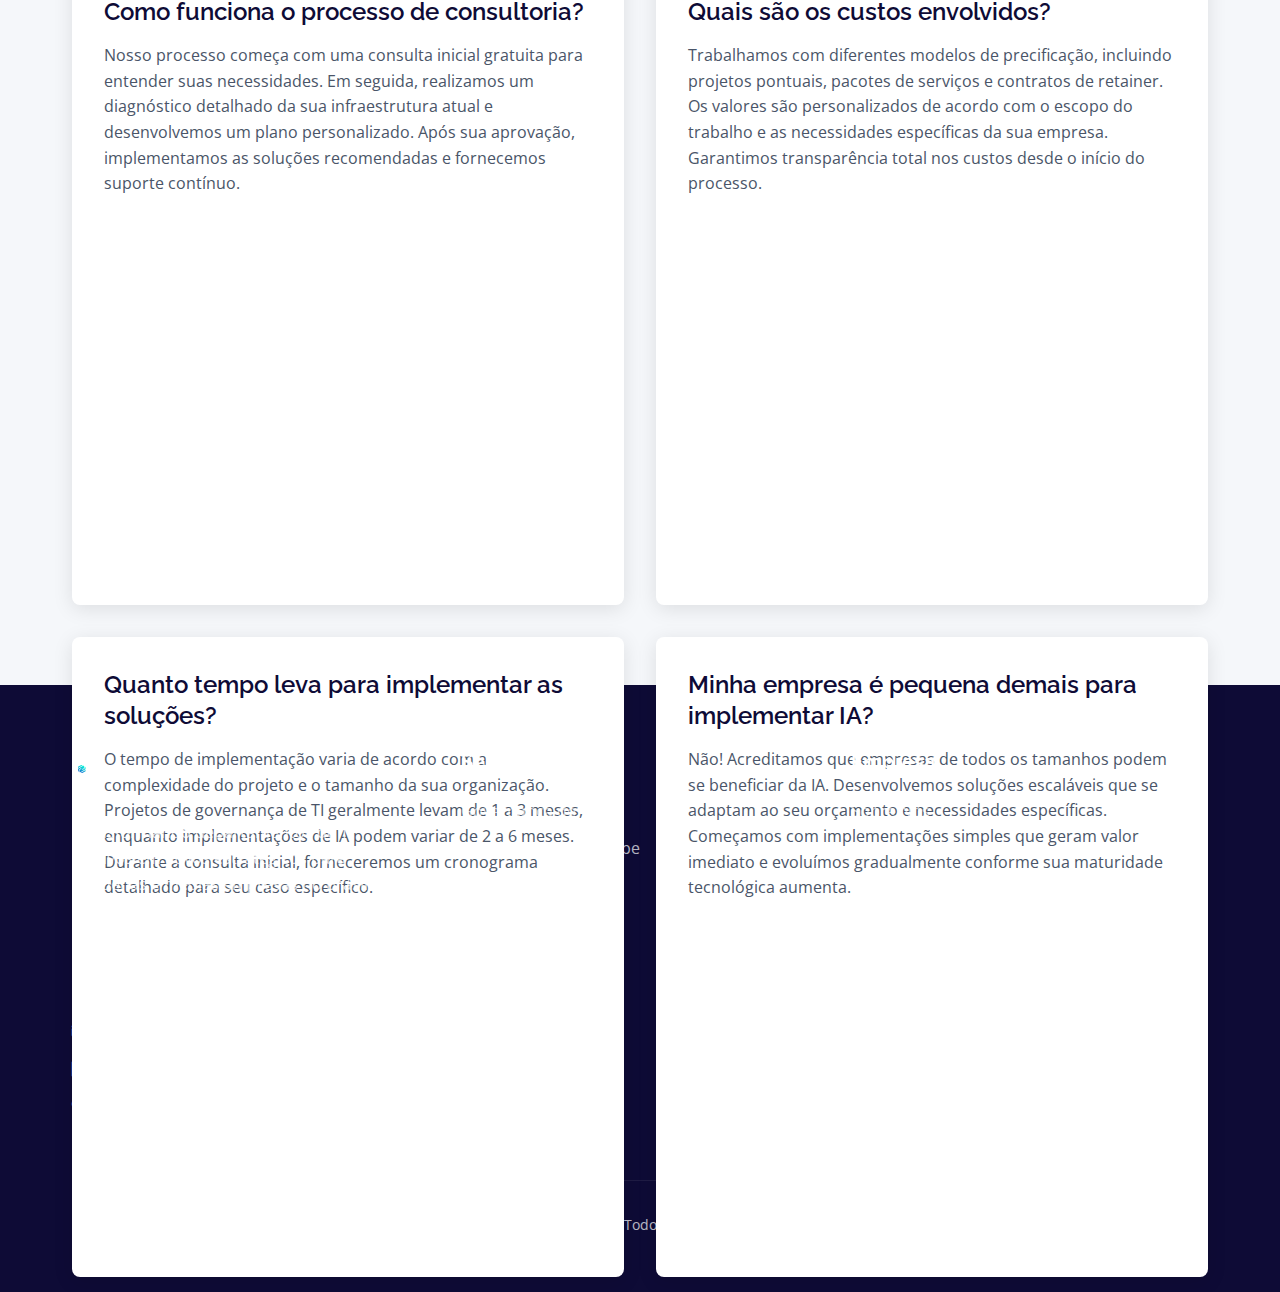
==== commit c582a7de: "Update contato.html" ====
--- a/contato.html
+++ b/contato.html
@@ -60,29 +60,38 @@
                         <h2>Envie uma mensagem</h2>
                         <p>Preencha o formulário abaixo e entraremos em contato o mais breve possível.</p>
                         
-                        <form id="contactForm">
-                            <div class="form-group">
-                                <label for="name" class="form-label">Nome</label>
-                                <input type="text" id="name" class="form-control" required>
-                            </div>
-                            
-                            <div class="form-group">
-                                <label for="phone" class="form-label">Telefone</label>
-                                <input type="tel" id="phone" class="form-control" required>
-                            </div>
-                            
-                            <div class="form-group">
-                                <label for="email" class="form-label">Email</label>
-                                <input type="email" id="email" class="form-control" required>
-                            </div>
-                            
-                            <div class="form-group">
-                                <label for="message" class="form-label">Mensagem</label>
-                                <textarea id="message" class="form-control" required></textarea>
-                            </div>
-                            
-                            <button type="submit" class="btn btn-primary" style="width: 100%;">Enviar Mensagem</button>
-                        </form>
+                        <form action="https://formspree.io/f/xgvajyea" method="POST" id="contact-form">
+                            <div class="form-group">
+                              <label for="name">Nome</label>
+                              <input type="text" id="name" name="name" class="form-control" required>
+                            </div>
+                            
+                            <div class="form-group">
+                              <label for="email">Email</label>
+                              <input type="email" id="email" name="email" class="form-control" required>
+                            </div>
+                            
+                            <div class="form-group">
+                              <label for="phone">Telefone</label>
+                              <input type="tel" id="phone" name="phone" class="form-control" required>
+                            </div>
+                            
+                            <div class="form-group">
+                              <label for="message">Mensagem</label>
+                              <textarea id="message" name="message" rows="5" class="form-control" required></textarea>
+                            </div>
+                            
+                            <!-- Campo oculto para proteção contra spam -->
+                            <input type="text" name="_gotcha" style="display:none">
+                            
+                            <!-- Campo oculto para definir o assunto do email -->
+                            <input type="hidden" name="_subject" value="Novo contato do site FACTI Solutions">
+                            
+                            <!-- Campo oculto para redirecionamento após envio -->
+                            <input type="hidden" name="_next" value="https://facti.solutions/obrigado.html">
+                            
+                            <button type="submit" class="btn btn-primary">Enviar Mensagem</button>
+                          </form>
                     </div>
                 </div>
                 
@@ -124,7 +133,7 @@
                         <div class="social-links" style="margin-top: 2rem;">
                             <a href="#" class="social-link" style="background-color: #0077B5;"><i class="fab fa-linkedin-in"></i></a>
                             <a href="#" class="social-link" style="background-color: #1DA1F2;"><i class="fab fa-twitter"></i></a>
-                            <a href="#" class="social-link" style="background-color: #4267B2;"><i class="fab fa-facebook-f"></i></a>
+                            <a href="https://wa.me/551151966199" class="social-link" style="background-color: #4267B2;"><i class="fab fa-whatsapp"></i></a>
                             <a href="#" class="social-link" style="background-color: #E1306C;"><i class="fab fa-instagram"></i></a>
                         </div>
                     </div>
@@ -182,7 +191,7 @@
                     <div class="social-links">
                         <a href="#" class="social-link"><i class="fab fa-linkedin-in"></i></a>
                         <a href="#" class="social-link"><i class="fab fa-twitter"></i></a>
-                        <a href="#" class="social-link"><i class="fab fa-facebook-f"></i></a>
+                        <a href="https://wa.me/551151966199" class="social-link"><i class="fab fa-whatsapp"></i></a>
                         <a href="#" class="social-link"><i class="fab fa-instagram"></i></a>
                     </div>
                 </div>
